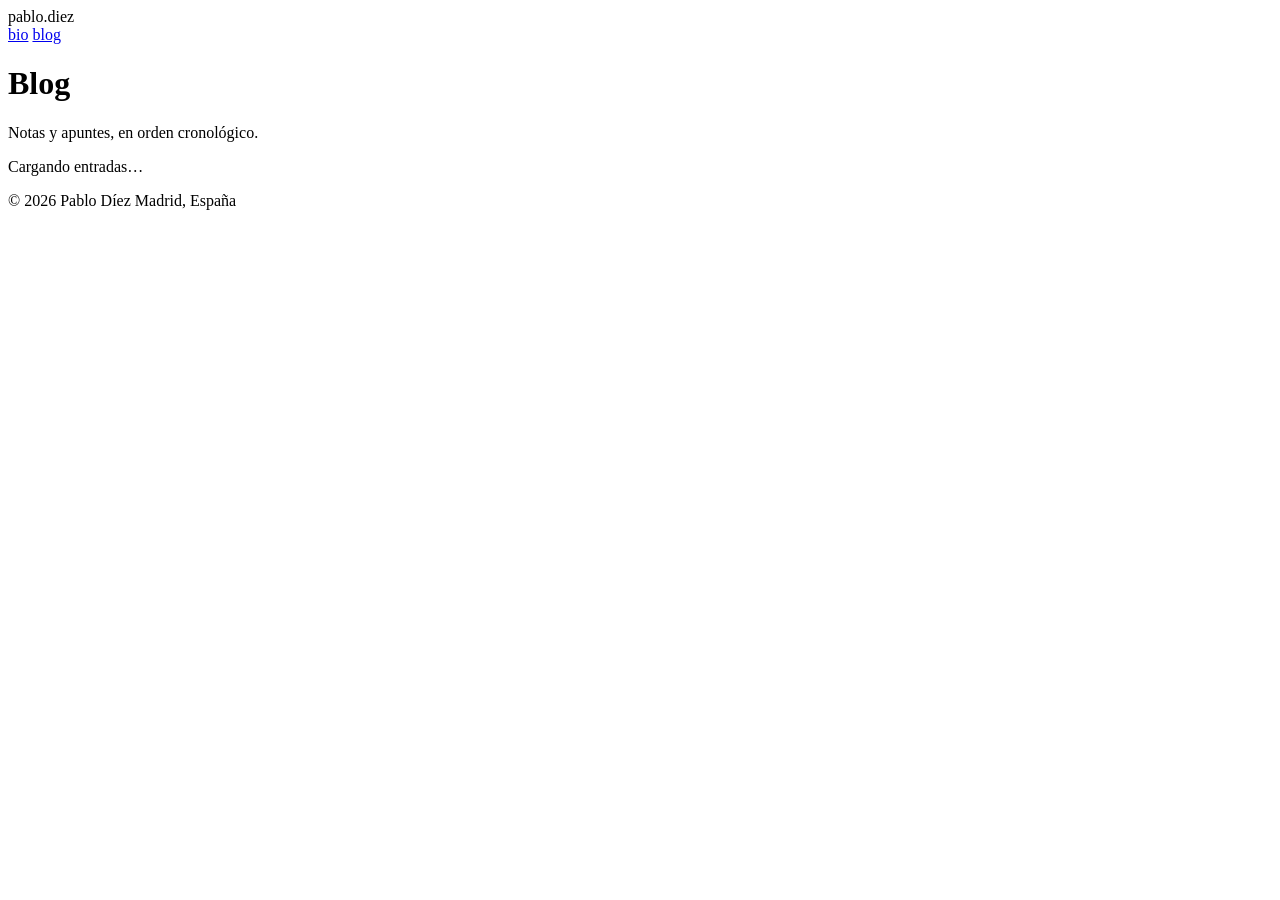
==== blog.html @ 61c1e869 "First version" ====
<!DOCTYPE html>
<html lang="es">
<head>
  <meta charset="UTF-8">
  <meta name="viewport" content="width=device-width, initial-scale=1.0">
  <title>Blog — Pablo Díez</title>
  <link rel="preconnect" href="https://fonts.googleapis.com">
  <link href="https://fonts.googleapis.com/css2?family=IBM+Plex+Mono:wght@400;500;600&family=IBM+Plex+Sans:wght@400;500;600&display=swap" rel="stylesheet">
  <link rel="stylesheet" href="css/style.css">
</head>
<body>

  <header class="site-header">
    <div class="wrap">
      <div class="logo">pablo<span class="dot">.</span>diez</div>
      <nav>
        <a href="index.html">bio</a>
        <a href="blog.html" class="active">blog</a>
      </nav>
    </div>
  </header>

  <main>
    <div class="wrap">
      <h1 class="page-title">Blog</h1>
      <p class="page-subtitle">Notas y apuntes, en orden cronológico.</p>

      <div id="tag-filter" class="tag-filter"></div>

      <div id="log" class="log">
        <p class="log-loading">Cargando entradas…</p>
      </div>
    </div>
  </main>

  <footer class="site-footer">
    <div class="wrap">
      <span>© <span id="year"></span> Pablo Díez</span>
      <span>Madrid, España</span>
    </div>
  </footer>

  <script>
    document.getElementById('year').textContent = new Date().getFullYear();
  </script>
  <script src="js/render-blog.js"></script>
</body>
</html>
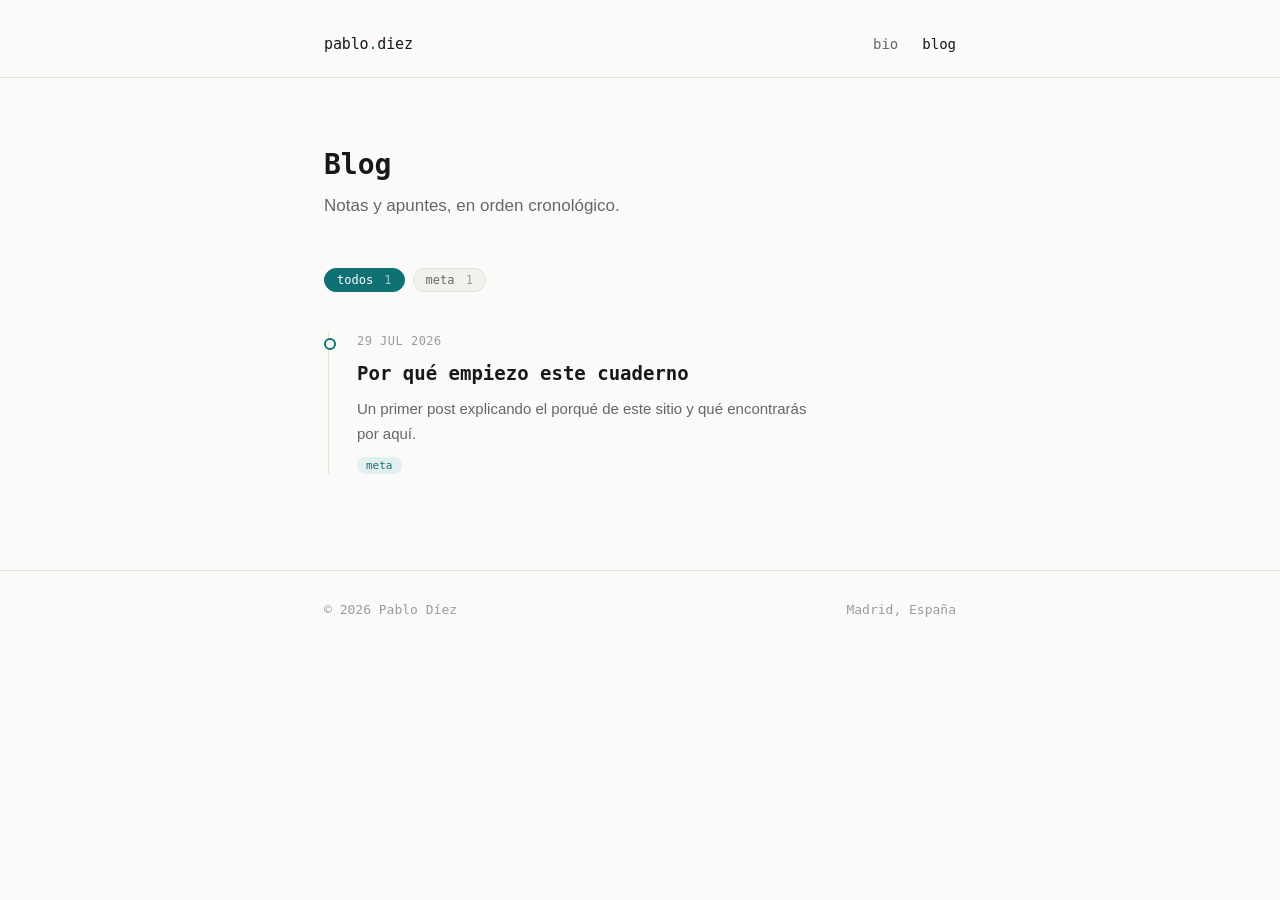
==== commit 5686edfd: "Bust stylesheet cache and keep tags on one line Co-Authored-By: Claude Opus 5.5 <noreply@anthropic.c" ====
--- a/blog.html
+++ b/blog.html
@@ -6,7 +6,7 @@
   <title>Blog — Pablo Díez</title>
   <link rel="preconnect" href="https://fonts.googleapis.com">
   <link href="https://fonts.googleapis.com/css2?family=IBM+Plex+Mono:wght@400;500;600&family=IBM+Plex+Sans:wght@400;500;600&display=swap" rel="stylesheet">
-  <link rel="stylesheet" href="css/style.css">
+  <link rel="stylesheet" href="css/style.css?v=2">
 </head>
 <body>
 
--- a/css/style.css
+++ b/css/style.css
@@ -0,0 +1,523 @@
+/* ============================================
+   DESIGN TOKENS
+   ============================================ */
+:root {
+  --color-bg: #FAFAF8;
+  --color-bg-raised: #F2F1EC;
+  --color-text: #16181A;
+  --color-text-muted: #63676C;
+  --color-text-faint: #9A9D9F;
+  --color-accent: #0F7173;
+  --color-accent-soft: #E4F0EF;
+  --color-gold: #C99A44;
+  --color-border: #E2E0D9;
+
+  --font-mono: 'IBM Plex Mono', 'SFMono-Regular', Consolas, monospace;
+  --font-sans: 'IBM Plex Sans', -apple-system, BlinkMacSystemFont, 'Segoe UI', sans-serif;
+
+  --content-width: 680px;
+  --wide-width: 880px;
+}
+
+/* ============================================
+   RESET & BASE
+   ============================================ */
+* { box-sizing: border-box; }
+
+html {
+  scroll-behavior: smooth;
+}
+
+body {
+  margin: 0;
+  background: var(--color-bg);
+  color: var(--color-text);
+  font-family: var(--font-sans);
+  font-size: 17px;
+  line-height: 1.65;
+  -webkit-font-smoothing: antialiased;
+}
+
+a {
+  color: var(--color-accent);
+  text-decoration: none;
+}
+a:hover { text-decoration: underline; }
+
+a:focus-visible,
+button:focus-visible {
+  outline: 2px solid var(--color-accent);
+  outline-offset: 3px;
+}
+
+@media (prefers-reduced-motion: reduce) {
+  html { scroll-behavior: auto; }
+  * { animation: none !important; transition: none !important; }
+}
+
+/* ============================================
+   LAYOUT
+   ============================================ */
+.wrap {
+  max-width: var(--content-width);
+  margin: 0 auto;
+  padding: 0 24px;
+}
+
+.site-header {
+  padding: 32px 0 0;
+  border-bottom: 1px solid var(--color-border);
+}
+
+.site-header .wrap {
+  display: flex;
+  justify-content: space-between;
+  align-items: baseline;
+  padding-bottom: 20px;
+}
+
+.site-header .logo {
+  font-family: var(--font-mono);
+  font-size: 15px;
+  font-weight: 500;
+  letter-spacing: -0.01em;
+}
+
+.site-header .logo .dot {
+  color: var(--color-accent);
+}
+
+.site-header nav {
+  display: flex;
+  gap: 24px;
+  font-family: var(--font-mono);
+  font-size: 14px;
+}
+
+.site-header nav a {
+  color: var(--color-text-muted);
+}
+
+.site-header nav a.active,
+.site-header nav a:hover {
+  color: var(--color-text);
+}
+
+main {
+  padding: 64px 0 96px;
+}
+
+.site-footer {
+  border-top: 1px solid var(--color-border);
+  padding: 28px 0 40px;
+}
+
+.site-footer .wrap {
+  display: flex;
+  justify-content: space-between;
+  align-items: center;
+  font-family: var(--font-mono);
+  font-size: 13px;
+  color: var(--color-text-faint);
+}
+
+/* ============================================
+   HOME / BIO
+   ============================================ */
+.eyebrow {
+  font-family: var(--font-mono);
+  font-size: 13px;
+  color: var(--color-accent);
+  text-transform: lowercase;
+  letter-spacing: 0.02em;
+  margin: 0 0 14px;
+  display: flex;
+  align-items: center;
+  gap: 8px;
+}
+
+.eyebrow::before {
+  content: '';
+  width: 7px;
+  height: 7px;
+  background: var(--color-accent);
+  border-radius: 50%;
+  display: inline-block;
+}
+
+h1.name {
+  font-family: var(--font-mono);
+  font-size: clamp(32px, 5vw, 44px);
+  font-weight: 600;
+  letter-spacing: -0.02em;
+  margin: 0 0 6px;
+  line-height: 1.15;
+}
+
+.role {
+  font-family: var(--font-sans);
+  font-size: 19px;
+  color: var(--color-text-muted);
+  margin: 0 0 36px;
+}
+
+.bio-text {
+  font-size: 17px;
+  color: var(--color-text);
+  max-width: 58ch;
+}
+
+.bio-text p { margin: 0 0 18px; }
+
+.now-block {
+  margin-top: 40px;
+  padding: 18px 20px;
+  background: var(--color-bg-raised);
+  border-left: 2px solid var(--color-gold);
+  font-family: var(--font-mono);
+  font-size: 14px;
+  color: var(--color-text-muted);
+  line-height: 1.7;
+}
+
+.now-block strong {
+  color: var(--color-text);
+  font-weight: 600;
+}
+
+.links-row {
+  margin-top: 40px;
+  display: flex;
+  gap: 20px;
+  flex-wrap: wrap;
+  font-family: var(--font-mono);
+  font-size: 14px;
+}
+
+.links-row a {
+  color: var(--color-text);
+  border-bottom: 1px solid var(--color-border);
+  padding-bottom: 2px;
+}
+
+.links-row a:hover {
+  color: var(--color-accent);
+  border-bottom-color: var(--color-accent);
+  text-decoration: none;
+}
+
+.home-section {
+  margin-top: 64px;
+}
+
+.section-title {
+  font-family: var(--font-mono);
+  font-size: 13px;
+  font-weight: 500;
+  color: var(--color-text-faint);
+  text-transform: uppercase;
+  letter-spacing: 0.06em;
+  margin: 0 0 28px;
+}
+
+.exp-title {
+  font-family: var(--font-mono);
+  font-size: 17px;
+  font-weight: 600;
+  margin: 0 0 8px;
+}
+
+.exp-role {
+  font-weight: 400;
+  color: var(--color-text-muted);
+}
+
+.exp-points {
+  margin: 0;
+  padding-left: 18px;
+  color: var(--color-text-muted);
+  font-size: 15px;
+  max-width: 60ch;
+}
+
+.exp-points li { margin-bottom: 4px; }
+
+.stack {
+  display: grid;
+  grid-template-columns: 88px 1fr;
+  gap: 14px 16px;
+  margin: 0;
+}
+
+.stack dt {
+  font-family: var(--font-mono);
+  font-size: 13px;
+  color: var(--color-text-muted);
+  padding-top: 2px;
+}
+
+.stack dd {
+  margin: 0;
+  display: flex;
+  flex-wrap: wrap;
+  gap: 6px;
+}
+
+@media (max-width: 480px) {
+  .stack { grid-template-columns: 1fr; gap: 6px; }
+  .stack dd { margin-bottom: 10px; }
+}
+
+/* ============================================
+   BLOG LOG (index)
+   ============================================ */
+.page-title {
+  font-family: var(--font-mono);
+  font-size: 28px;
+  font-weight: 600;
+  margin: 0 0 4px;
+}
+
+.page-subtitle {
+  color: var(--color-text-muted);
+  margin: 0 0 48px;
+}
+
+.tag-filter {
+  display: flex;
+  flex-wrap: wrap;
+  gap: 8px;
+  margin-bottom: 40px;
+}
+
+.tag-pill {
+  font-family: var(--font-mono);
+  font-size: 12px;
+  color: var(--color-text-muted);
+  background: var(--color-bg-raised);
+  border: 1px solid var(--color-border);
+  border-radius: 999px;
+  padding: 5px 12px;
+  cursor: pointer;
+  line-height: 1;
+}
+
+.tag-pill:hover {
+  color: var(--color-text);
+  border-color: var(--color-text-faint);
+}
+
+.tag-pill.active {
+  color: #fff;
+  background: var(--color-accent);
+  border-color: var(--color-accent);
+}
+
+.tag-pill .count {
+  color: inherit;
+  opacity: 0.6;
+  margin-left: 4px;
+}
+
+.log-tags {
+  display: flex;
+  flex-wrap: wrap;
+  gap: 6px;
+  margin-top: 10px;
+}
+
+.log-tag {
+  font-family: var(--font-mono);
+  font-size: 11px;
+  color: var(--color-accent);
+  background: var(--color-accent-soft);
+  border-radius: 999px;
+  padding: 3px 9px;
+  text-decoration: none;
+  line-height: 1;
+  white-space: nowrap;
+}
+
+.log-tag:hover {
+  text-decoration: none;
+  filter: brightness(0.92);
+}
+
+.post-tags {
+  display: flex;
+  flex-wrap: wrap;
+  gap: 6px;
+  margin: 0 0 32px;
+}
+
+.log {
+  position: relative;
+  border-left: 1px solid var(--color-border);
+  padding-left: 28px;
+  margin-left: 4px;
+}
+
+.log-entry {
+  position: relative;
+  padding-bottom: 36px;
+}
+
+.log-entry:last-child { padding-bottom: 0; }
+
+.log-entry::before {
+  content: '';
+  position: absolute;
+  left: -33px;
+  top: 6px;
+  width: 8px;
+  height: 8px;
+  border-radius: 50%;
+  background: var(--color-bg);
+  border: 2px solid var(--color-accent);
+}
+
+.log-date {
+  font-family: var(--font-mono);
+  font-size: 12px;
+  color: var(--color-text-faint);
+  text-transform: uppercase;
+  letter-spacing: 0.04em;
+  margin-bottom: 6px;
+}
+
+.log-title {
+  font-family: var(--font-mono);
+  font-size: 19px;
+  font-weight: 600;
+  color: var(--color-text);
+  margin: 0 0 8px;
+  display: block;
+}
+
+.log-title:hover {
+  color: var(--color-accent);
+  text-decoration: none;
+}
+
+.log-excerpt {
+  color: var(--color-text-muted);
+  font-size: 15px;
+  margin: 0;
+  max-width: 56ch;
+}
+
+.log-empty, .log-loading, .log-error {
+  font-family: var(--font-mono);
+  font-size: 14px;
+  color: var(--color-text-faint);
+  padding: 20px 0;
+}
+
+/* ============================================
+   POST PAGE
+   ============================================ */
+.back-link {
+  font-family: var(--font-mono);
+  font-size: 13px;
+  color: var(--color-text-muted);
+  display: inline-block;
+  margin-bottom: 32px;
+}
+
+.post-meta {
+  font-family: var(--font-mono);
+  font-size: 12px;
+  color: var(--color-text-faint);
+  text-transform: uppercase;
+  letter-spacing: 0.04em;
+  margin-bottom: 10px;
+}
+
+.post-title {
+  font-family: var(--font-mono);
+  font-size: clamp(26px, 4vw, 34px);
+  font-weight: 600;
+  line-height: 1.2;
+  margin: 0 0 40px;
+  letter-spacing: -0.01em;
+}
+
+.post-content {
+  font-size: 17px;
+  line-height: 1.75;
+}
+
+.post-content h2 {
+  font-family: var(--font-mono);
+  font-size: 22px;
+  margin: 44px 0 16px;
+}
+
+.post-content h3 {
+  font-family: var(--font-mono);
+  font-size: 18px;
+  margin: 32px 0 12px;
+}
+
+.post-content p { margin: 0 0 20px; }
+
+.post-content a { border-bottom: 1px solid var(--color-accent-soft); }
+
+.post-content code {
+  font-family: var(--font-mono);
+  background: var(--color-bg-raised);
+  padding: 2px 6px;
+  border-radius: 4px;
+  font-size: 0.9em;
+}
+
+.post-content pre {
+  background: var(--color-text);
+  color: var(--color-bg);
+  padding: 18px 20px;
+  border-radius: 6px;
+  overflow-x: auto;
+  margin: 0 0 24px;
+}
+
+.post-content pre code {
+  background: none;
+  padding: 0;
+  color: inherit;
+}
+
+.post-content blockquote {
+  margin: 0 0 20px;
+  padding-left: 18px;
+  border-left: 2px solid var(--color-gold);
+  color: var(--color-text-muted);
+}
+
+.post-content ul, .post-content ol {
+  margin: 0 0 20px;
+  padding-left: 22px;
+}
+
+.post-content li { margin-bottom: 8px; }
+
+.post-content img {
+  max-width: 100%;
+  border-radius: 6px;
+  margin: 8px 0 24px;
+}
+
+.post-content hr {
+  border: none;
+  border-top: 1px solid var(--color-border);
+  margin: 40px 0;
+}
+
+/* ============================================
+   RESPONSIVE
+   ============================================ */
+@media (max-width: 560px) {
+  .site-header .wrap { flex-direction: column; align-items: flex-start; gap: 14px; }
+  main { padding: 44px 0 64px; }
+  .log { padding-left: 22px; }
+  .log-entry::before { left: -27px; }
+}
